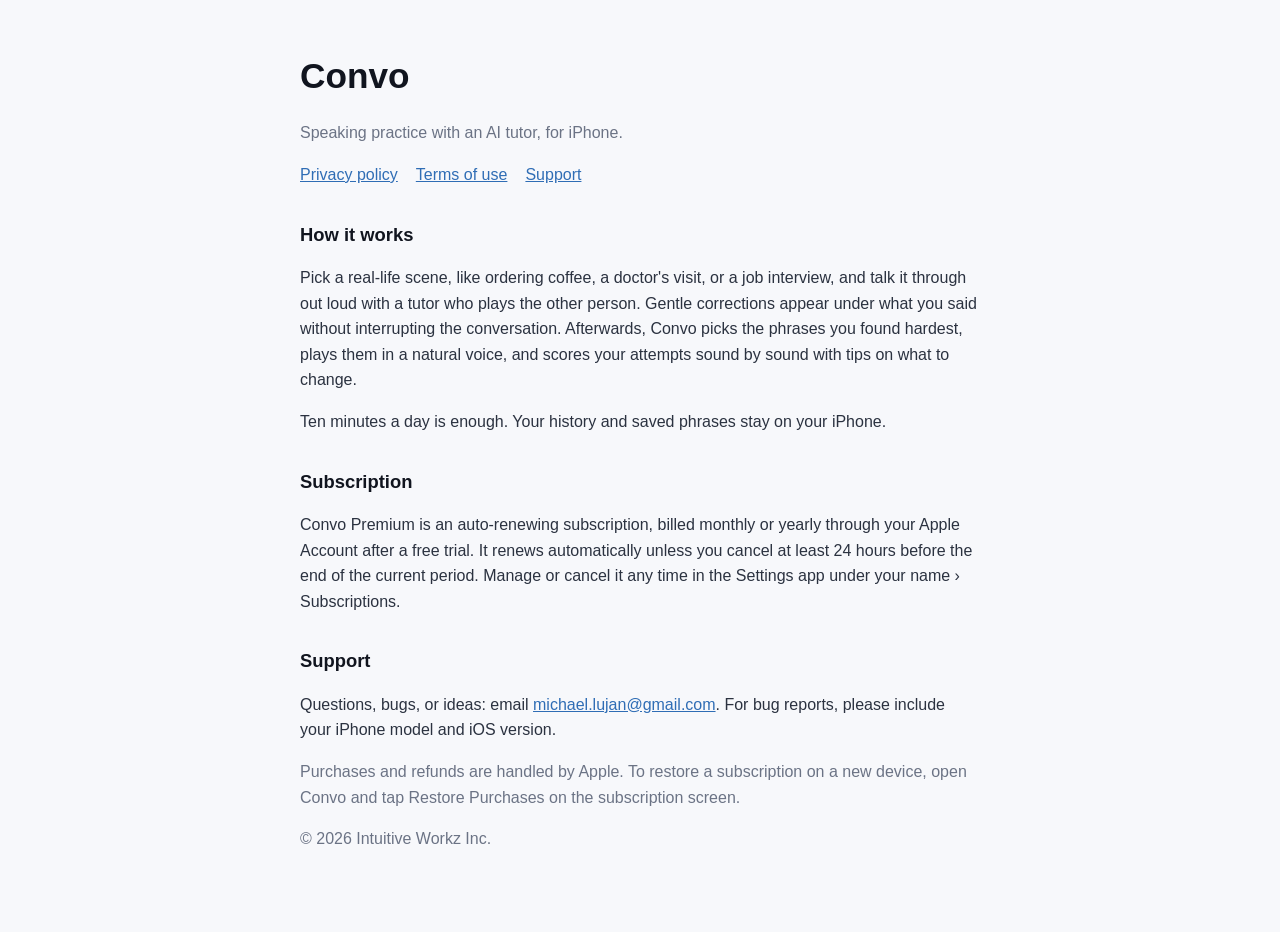
==== index.html @ 7ac51bba "Convo site: home, privacy policy, terms of use Co-Authored-By: Claude Opus 5.5 <noreply@anthropic.co" ====
<!doctype html>
<html lang="en">
<head>
<meta charset="utf-8">
<meta name="viewport" content="width=device-width, initial-scale=1">
<title>Convo: Learn Languages</title>
<meta name="description" content="Practice real spoken conversations with an AI tutor, then fix your pronunciation sound by sound.">
<link rel="stylesheet" href="style.css">
</head>
<body>
<main>
  <h1>Convo</h1>
  <p class="dim">Speaking practice with an AI tutor, for iPhone.</p>
  <nav><a href="privacy.html">Privacy policy</a><a href="terms.html">Terms of use</a><a href="#support">Support</a></nav>

  <h2>How it works</h2>
  <p>Pick a real-life scene, like ordering coffee, a doctor's visit, or a job interview, and talk it through out loud with a tutor who plays the other person. Gentle corrections appear under what you said without interrupting the conversation. Afterwards, Convo picks the phrases you found hardest, plays them in a natural voice, and scores your attempts sound by sound with tips on what to change.</p>
  <p>Ten minutes a day is enough. Your history and saved phrases stay on your iPhone.</p>

  <h2>Subscription</h2>
  <p>Convo Premium is an auto-renewing subscription, billed monthly or yearly through your Apple Account after a free trial. It renews automatically unless you cancel at least 24 hours before the end of the current period. Manage or cancel it any time in the Settings app under your name › Subscriptions.</p>

  <h2 id="support">Support</h2>
  <p>Questions, bugs, or ideas: email <a href="mailto:michael.lujan@gmail.com">michael.lujan@gmail.com</a>. For bug reports, please include your iPhone model and iOS version.</p>
  <p class="dim">Purchases and refunds are handled by Apple. To restore a subscription on a new device, open Convo and tap Restore Purchases on the subscription screen.</p>
  <p class="dim">© 2026 Intuitive Workz Inc.</p>
</main>
</body>
</html>
---- style.css ----
:root { color-scheme: light dark; --bg: #f7f8fb; --fg: #11151f; --text: #2b3240; --dim: #6b7385; --accent: #2f6db5; --card: #ffffff; }
@media (prefers-color-scheme: dark) { :root { --bg: #0b1020; --fg: #f2f4f8; --text: #d5d9e3; --dim: #8b93a7; --accent: #6ea8ff; --card: #141a2e; } }
body { margin: 0; background: var(--bg); color: var(--fg); font-family: -apple-system, BlinkMacSystemFont, "Segoe UI", Roboto, sans-serif; line-height: 1.6; }
main { max-width: 680px; margin: 0 auto; padding: 48px 20px 64px; }
h1 { font-size: 2.2rem; font-weight: 700; margin: 0 0 4px; }
h2 { font-size: 1.15rem; margin: 32px 0 8px; }
p, li { color: var(--text); }
.dim { color: var(--dim); }
a { color: var(--accent); }
nav { margin: 16px 0 8px; }
nav a { margin-right: 18px; }
ul { padding-left: 20px; }
li { margin-bottom: 6px; }
.card { background: var(--card); border-radius: 14px; padding: 4px 20px; margin: 16px 0; }
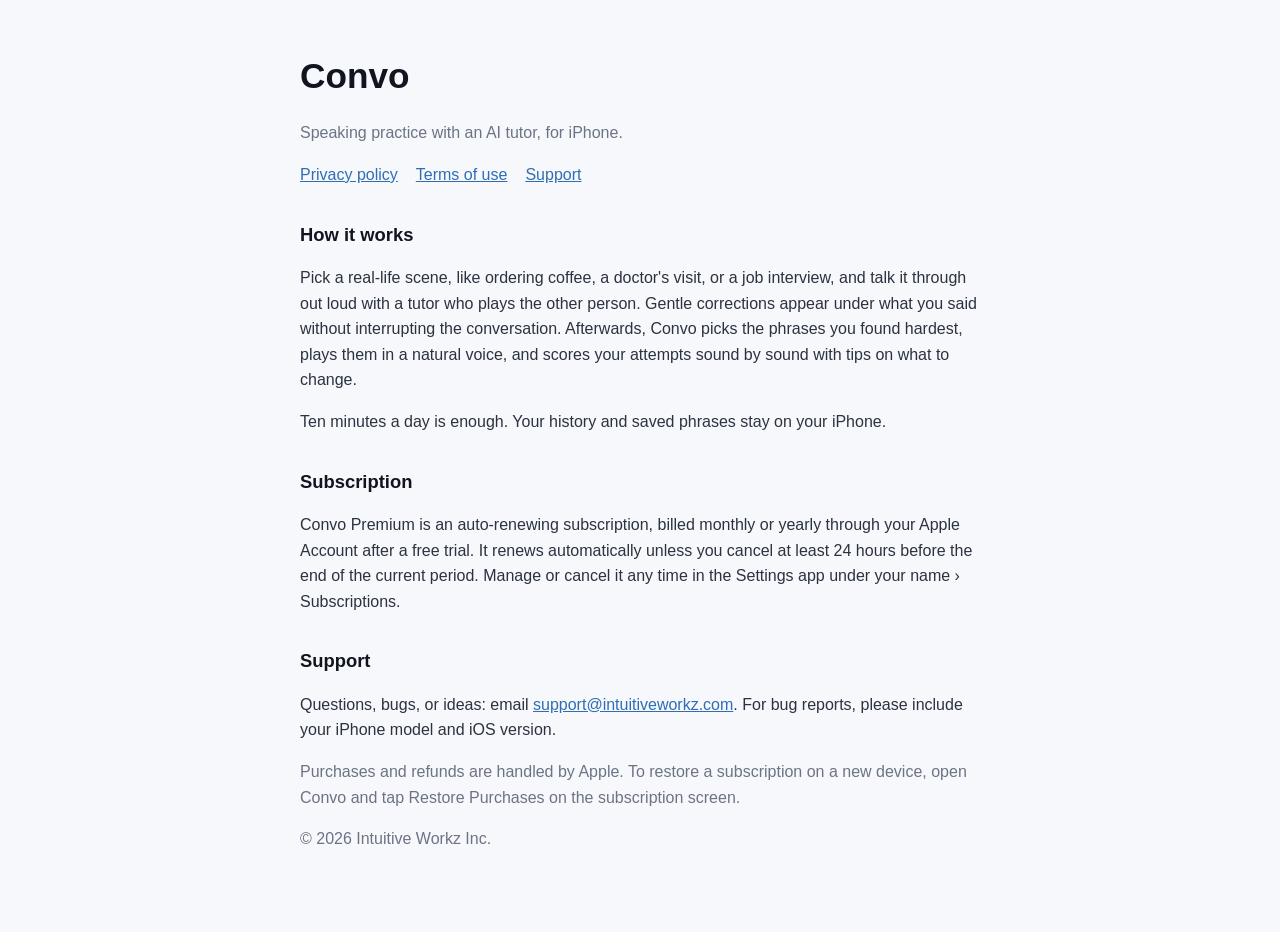
==== commit 8724a43d: "Contact: support@intuitiveworkz.com Co-Authored-By: Claude Opus 5.5 <noreply@anthropic.com>" ====
--- a/index.html
+++ b/index.html
@@ -21,7 +21,7 @@
   <p>Convo Premium is an auto-renewing subscription, billed monthly or yearly through your Apple Account after a free trial. It renews automatically unless you cancel at least 24 hours before the end of the current period. Manage or cancel it any time in the Settings app under your name › Subscriptions.</p>
 
   <h2 id="support">Support</h2>
-  <p>Questions, bugs, or ideas: email <a href="mailto:michael.lujan@gmail.com">michael.lujan@gmail.com</a>. For bug reports, please include your iPhone model and iOS version.</p>
+  <p>Questions, bugs, or ideas: email <a href="mailto:support@intuitiveworkz.com">support@intuitiveworkz.com</a>. For bug reports, please include your iPhone model and iOS version.</p>
   <p class="dim">Purchases and refunds are handled by Apple. To restore a subscription on a new device, open Convo and tap Restore Purchases on the subscription screen.</p>
   <p class="dim">© 2026 Intuitive Workz Inc.</p>
 </main>
